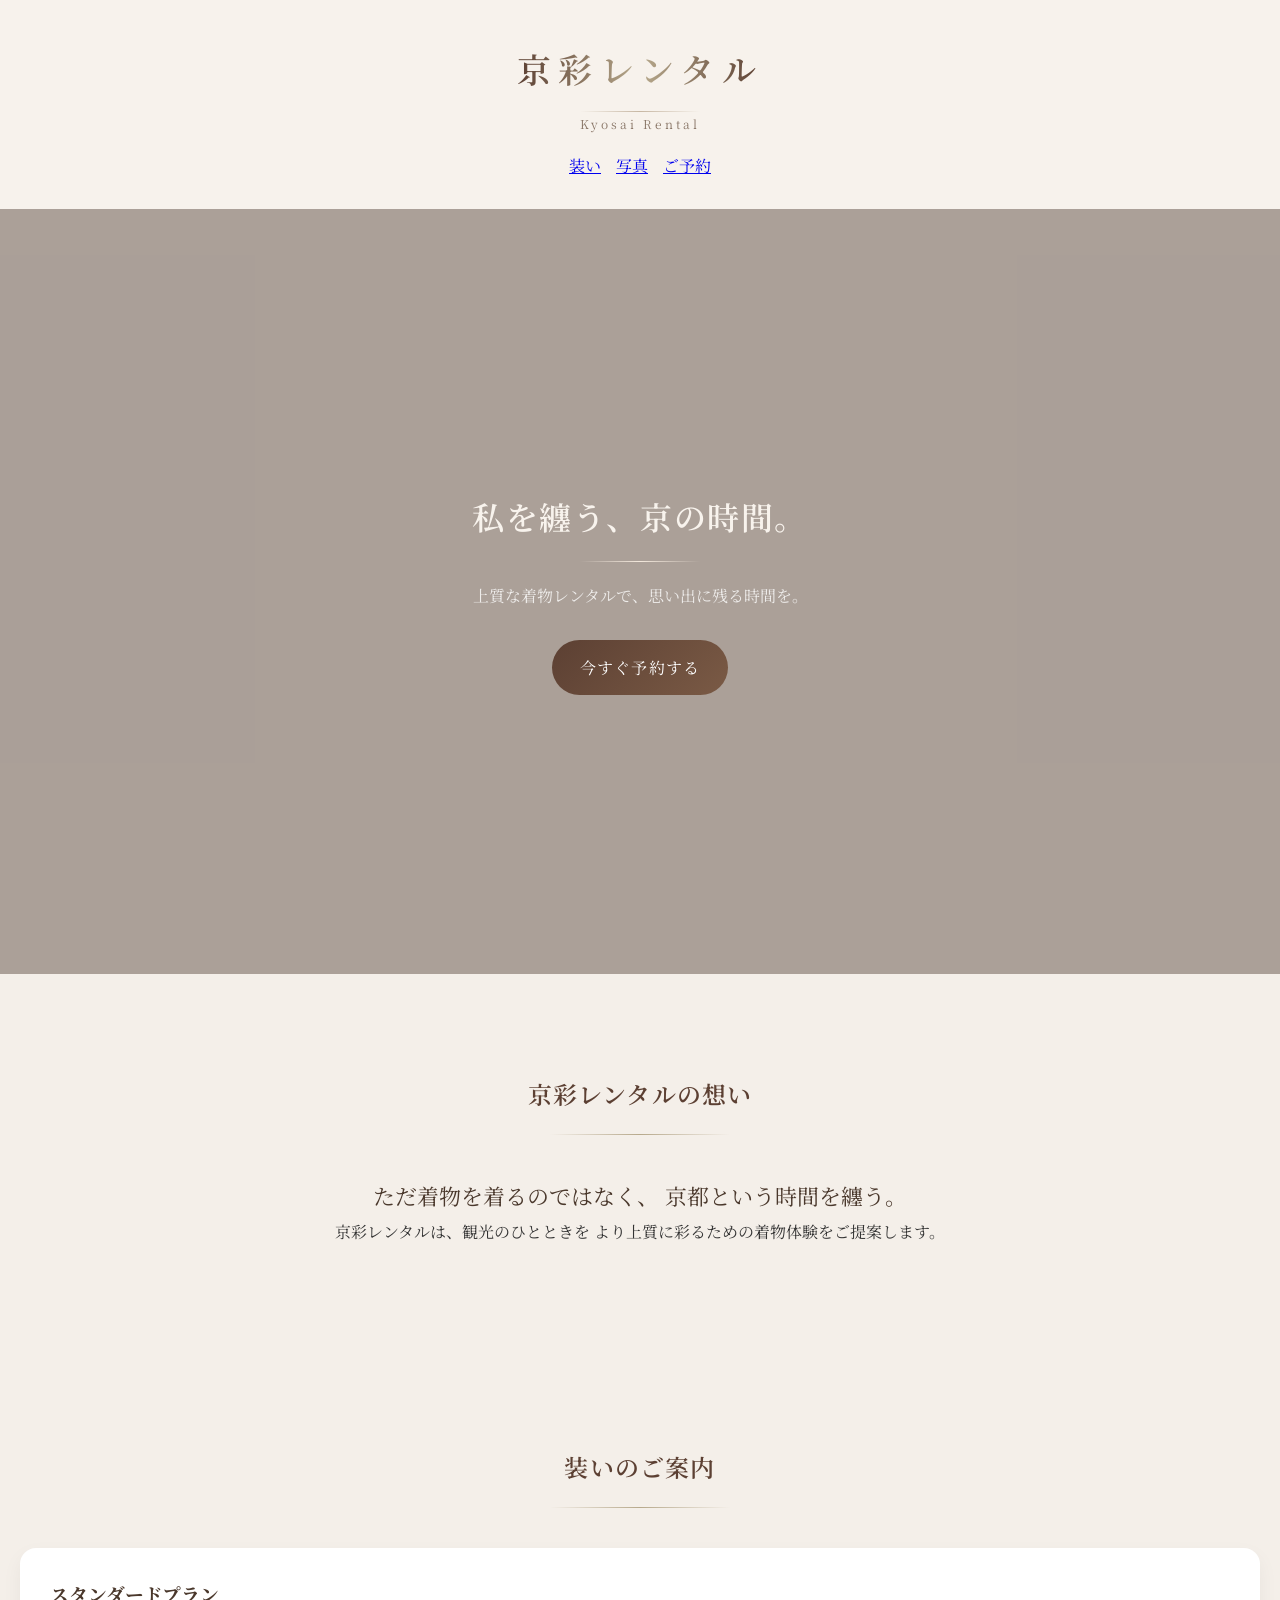
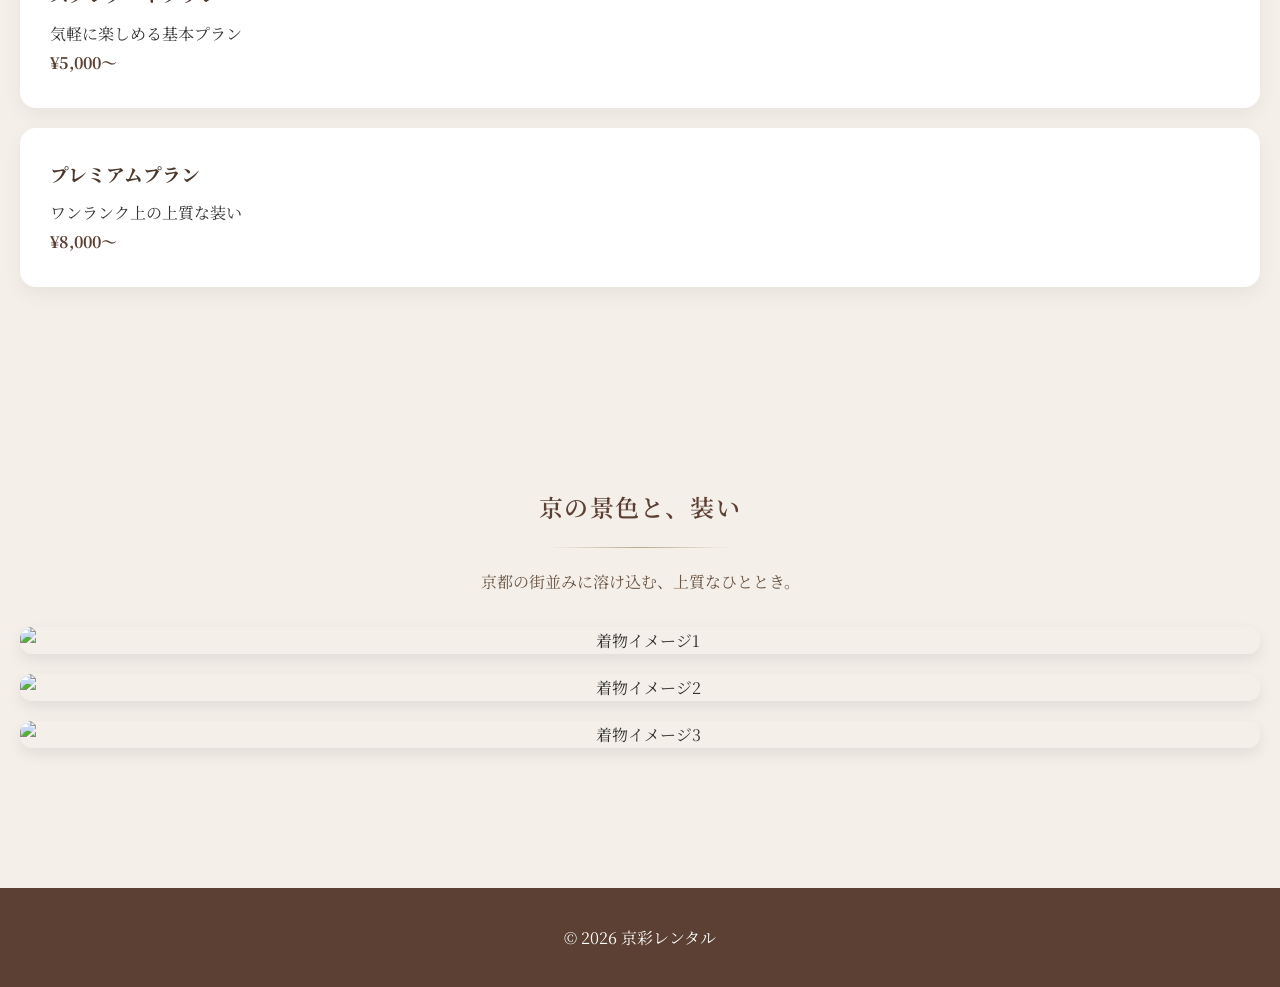
==== index.html @ f6feb31a "Add files via upload" ====
<!DOCTYPE html>
<html lang="ja">
<head>
  <meta charset="UTF-8">
  <meta name="viewport" content="width=device-width, initial-scale=1.0">
  <title>京彩レンタル｜京都で纏う、上質な一日</title>
  <link rel="stylesheet" href="style.css">
  <link href="https://fonts.googleapis.com/css2?family=Noto+Serif+JP:wght@400;600&display=swap" rel="stylesheet">
</head>

<body>

  <!-- ===== ヘッダー ===== -->
  <header>
    <h1 class="logo">京彩レンタル</h1>
    <p class="tagline">Kyosai Rental</p>
    <nav>
      <ul>
        <li><a href="#plan">装い</a></li>
        <li><a href="#gallery">写真</a></li>
        <li><a href="reserve.html">ご予約</a></li>
      </ul>
    </nav>
  </header>


  <!-- ===== ファーストビュー ===== -->
  <section class="fv">
    <div class="fv-content">
      <h2>私を纏う、京の時間。</h2>
      <p>上質な着物レンタルで、思い出に残る時間を。</p>
      <a href="reserve.html" class="btn">今すぐ予約する</a>
    </div>
  </section>

<section class="concept">
  <h2>京彩レンタルの想い</h2>

  <p class="catch">
    ただ着物を着るのではなく、
    京都という時間を纏う。
  </p>

  <p>
    京彩レンタルは、観光のひとときを
    より上質に彩るための着物体験をご提案します。
  </p>
</section>

  <!-- ===== プラン ===== -->
  <section id="plan" class="plan">
    <h2>装いのご案内</h2>

    <div class="plan-container">

      <div class="plan-card">
        <h3>スタンダードプラン</h3>
        <p>気軽に楽しめる基本プラン</p>
        <p class="price">¥5,000〜</p>
      </div>

      <div class="plan-card">
        <h3>プレミアムプラン</h3>
        <p>ワンランク上の上質な装い</p>
        <p class="price">¥8,000〜</p>
      </div>

    </div>
  </section>


  <!-- ===== ギャラリー ===== -->
  <section id="gallery" class="gallery">
    <h2>京の景色と、装い</h2>
<p class="gallery-lead">
  京都の街並みに溶け込む、上質なひととき。
</p>

    <div class="gallery-container">
      <img src="gallery1.jpg" alt="着物イメージ1">
      <img src="gallery2.jpg" alt="着物イメージ2">
      <img src="gallery3.jpg" alt="着物イメージ3">
    </div>
  </section>


  <!-- ===== フッター ===== -->
  <footer>
    <p>© 2026 京彩レンタル</p>
  </footer>

</body>
</html>
---- style.css ----
/* ===== 全体 ===== */

html {
  scroll-behavior: smooth;
}

body {
  margin: 0;
  font-family: 'Noto Serif JP', serif;
  background-color: #f4efe9;
  color: #333;
  line-height: 1.7;
}

/* 画像のはみ出し事故予防 */
img {
  max-width: 100%;
  height: auto;
  display: block;
}

/* ===== ヘッダー ===== */
header {
  display: flex;
  flex-direction: column;
  align-items: center;
  padding: 40px 20px 30px;
  background-color: #f7f2ec;
}

/* ===== ロゴ ===== */
.logo {
  position: relative;              /* ← ::after のために必須 */
  display: inline-block;           /* ← 線の幅・位置が安定 */
  padding-bottom: 14px;            /* ← ロゴ下の線との距離 */
  margin: 0;                       /* h1のデフォ余白を消す */
  font-weight: 600;
  font-size: 34px;
  letter-spacing: 0.22em;

  /* 絹っぽい艶のグラデ文字 */
  background: linear-gradient(90deg, #5c4033, #b7a98c, #5c4033);
  -webkit-background-clip: text;
  -webkit-text-fill-color: transparent;
}

.logo::after {
  content: "";
  width: 120px;
  height: 1px;
  background: linear-gradient(to right, transparent, #c7b7a3, transparent);
  position: absolute;
  left: 50%;
  bottom: 0;
  transform: translateX(-50%);
}

/* ロゴ下の英字 */
.tagline {
  margin: 2px 0 0;
  font-size: 12px;
  font-weight: 400;
  letter-spacing: 0.25em;
  color: #8a7768;
}

/* ===== ナビ ===== */
nav {
  margin-top: 18px;
}

nav ul {
  list-style: none;
  display: flex;
  gap: 15px;
  padding: 0;
  margin: 0;
  flex-wrap: wrap;
  justify-content: center;
}

nav a {
  position: relative;
}

nav a::after {
  content: "";
  position: absolute;
  left: 0;
  bottom: -4px;
  width: 0;
  height: 1px;
  background: #6b5646;
  transition: 0.3s;
}

nav a:hover::after {
  width: 100%;
}

/* ===== ファーストビュー ===== */
.fv {
  position: relative;
  height: 85vh;
  background-image: url("two-women.jpg");
  background-size: cover;
  background-position: 75% center;
  display: flex;
  align-items: center;
  justify-content: center;
}

.fv::before {
  content: "";
  position: absolute;
  inset: 0;
  background: rgba(60, 40, 30, 0.4);
}

.fv-content {
  position: relative;
  width: 100%;
  max-width: 500px;
  padding: 20px;
  margin: 0 auto;
  text-align: center;
}

.fv h2 {
  margin: 0 0 20px;
  font-size: 32px;
  font-weight: 600;
  letter-spacing: 0.05em;
  color: #f8f3ed;
}

.fv h2::after {
  content: "";
  display: block;
  width: 120px;
  height: 1px;
  margin: 18px auto 0;
  background: linear-gradient(to right, transparent, #f3e8dc, transparent);
}

.fv p {
  margin: 0 0 30px;
  color: rgba(255, 255, 255, 0.8);
}

/* ボタン（共通） */

.btn {
  display: inline-block;
  padding: 14px 28px;
  background: linear-gradient(135deg, #5c4033, #7a5a45);
  color: #fff;
  text-decoration: none;
  border-radius: 30px;
  letter-spacing: 0.08em;
  transition: 0.3s;
}

.btn:hover {
  transform: translateY(-2px);
  box-shadow: 0 10px 20px rgba(0,0,0,0.15);
}

.btn:hover {
  opacity: 0.85;
}

/* ===== コンセプト ===== */
.concept {
  padding: 120px 20px;
  text-align: center;
}

.catch {
  font-size: 22px;
  margin: 0 0 20px;
  color: #4a382c;
  line-height: 1.9;
}

.concept p {
  margin: 0;
  line-height: 1.9;
}

/* ===== セクションタイトル装飾（FVには効かせない） ===== */
.plan h2,
.gallery h2,
.reserve h2,
.concept h2 {
  font-weight: 600;
  text-align: center;
  margin: 0 0 40px;
  position: relative;
  padding-bottom: 20px;
  letter-spacing: 0.05em;
  color: #5c4033;
}

.plan h2::after,
.gallery h2::after,
.reserve h2::after,
.concept h2::after {
  content: "";
  width: 180px;
  height: 1px;
  background: linear-gradient(to right, transparent, #b7a98c, transparent);
  position: absolute;
  left: 50%;
  bottom: 0;
  transform: translateX(-50%);
}
}

.plan h2::after,
.gallery h2::after,
.reserve h2::after {
  content: "";
  width: 180px;
  height: 1px;
  background: linear-gradient(to right, transparent, #b7a98c, transparent);
  position: absolute;
  left: 50%;
  bottom: 0;
  transform: translateX(-50%);
}

/* ===== プラン ===== */
.plan {
  padding: 80px 20px;
  text-align: center;
}

.plan-container {
  display: flex;
  flex-direction: column;
  gap: 20px;
}

.plan-card {
  background: #fff;
  padding: 30px;
  border-radius: 16px;
  box-shadow: 0 8px 20px rgba(0,0,0,0.05);
  transition: 0.25s;
  text-align: left;
}

.plan-card h3 {
  margin: 0 0 10px;
  color: #4a382c;
}

.plan-card p {
  margin: 0;
  line-height: 1.8;
}

.price {
  font-weight: 700;
  margin-top: 12px;
  color: #5c4033;
}

.plan-card:hover {
  transform: translateY(-5px);
}

/* ===== ギャラリー ===== */
.gallery {
  padding: 80px 20px;
  text-align: center;
}

.gallery-lead {
  margin: -20px 0 30px; /* タイトル下の線との距離調整 */
  color: #6b5646;
  line-height: 1.8;
}

.gallery-container {
  display: flex;
  flex-direction: column;
  gap: 20px;
}

.gallery img {
  border-radius: 12px;
  box-shadow: 0 6px 15px rgba(0,0,0,0.08);
}

/* ===== セクション余白統一（仕上げ調整） ===== */
.plan,
.gallery,
.concept {
  padding: 100px 20px;
}

/* ===== 予約ページ ===== */
.reserve {
  padding: 80px 20px;
  max-width: 500px;
  margin: 0 auto;
}

form {
  display: flex;
  flex-direction: column;
  gap: 15px;
}

label {
  text-align: left;
  color: #4a382c;
  font-size: 14px;
}

input,
select {
  padding: 12px;
  border-radius: 8px;
  border: 1px solid #ddd;
  font-size: 14px;
  background: #fff;
}

button.btn {
  border: none;
  cursor: pointer;
  margin-top: 10px;
}

/* ===== フッター ===== */
footer {
  text-align: center;
  padding: 20px;
  background: #5c4033;
  color: #fff;
  margin-top: 40px;
}
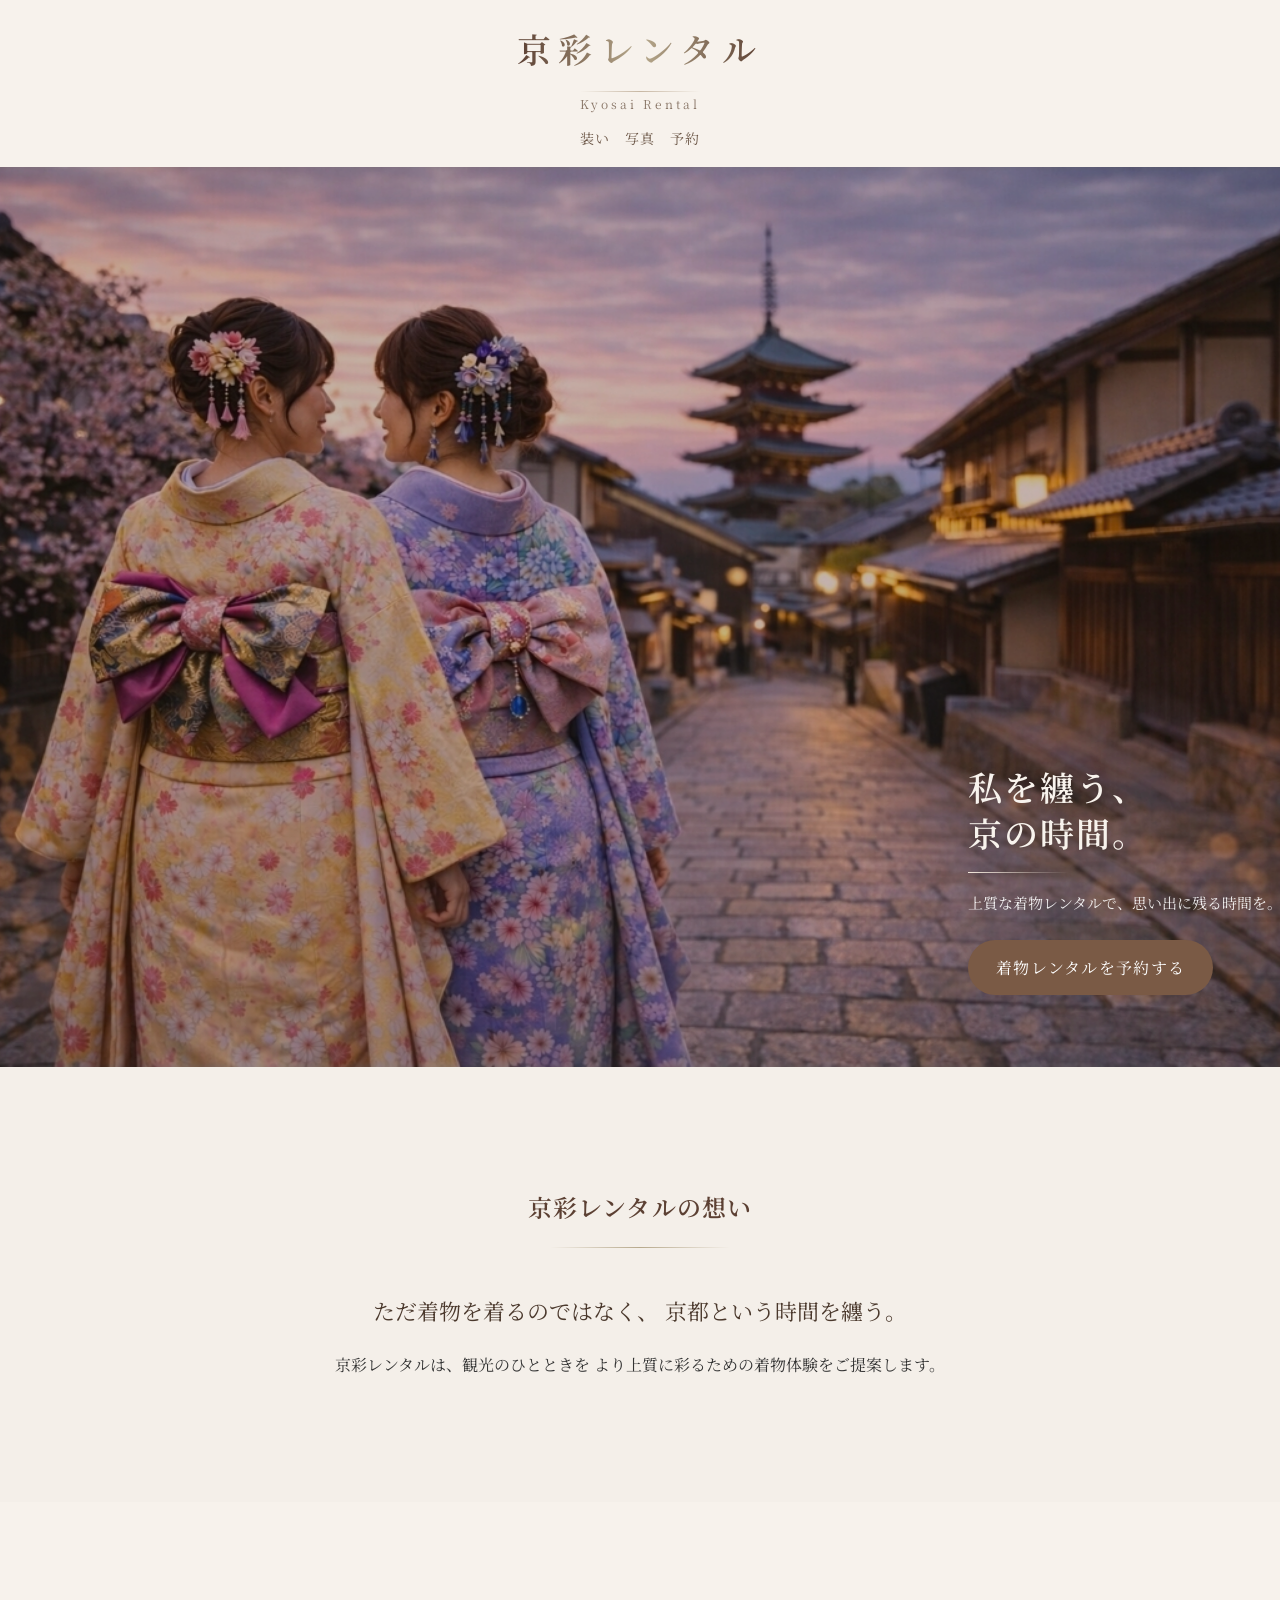
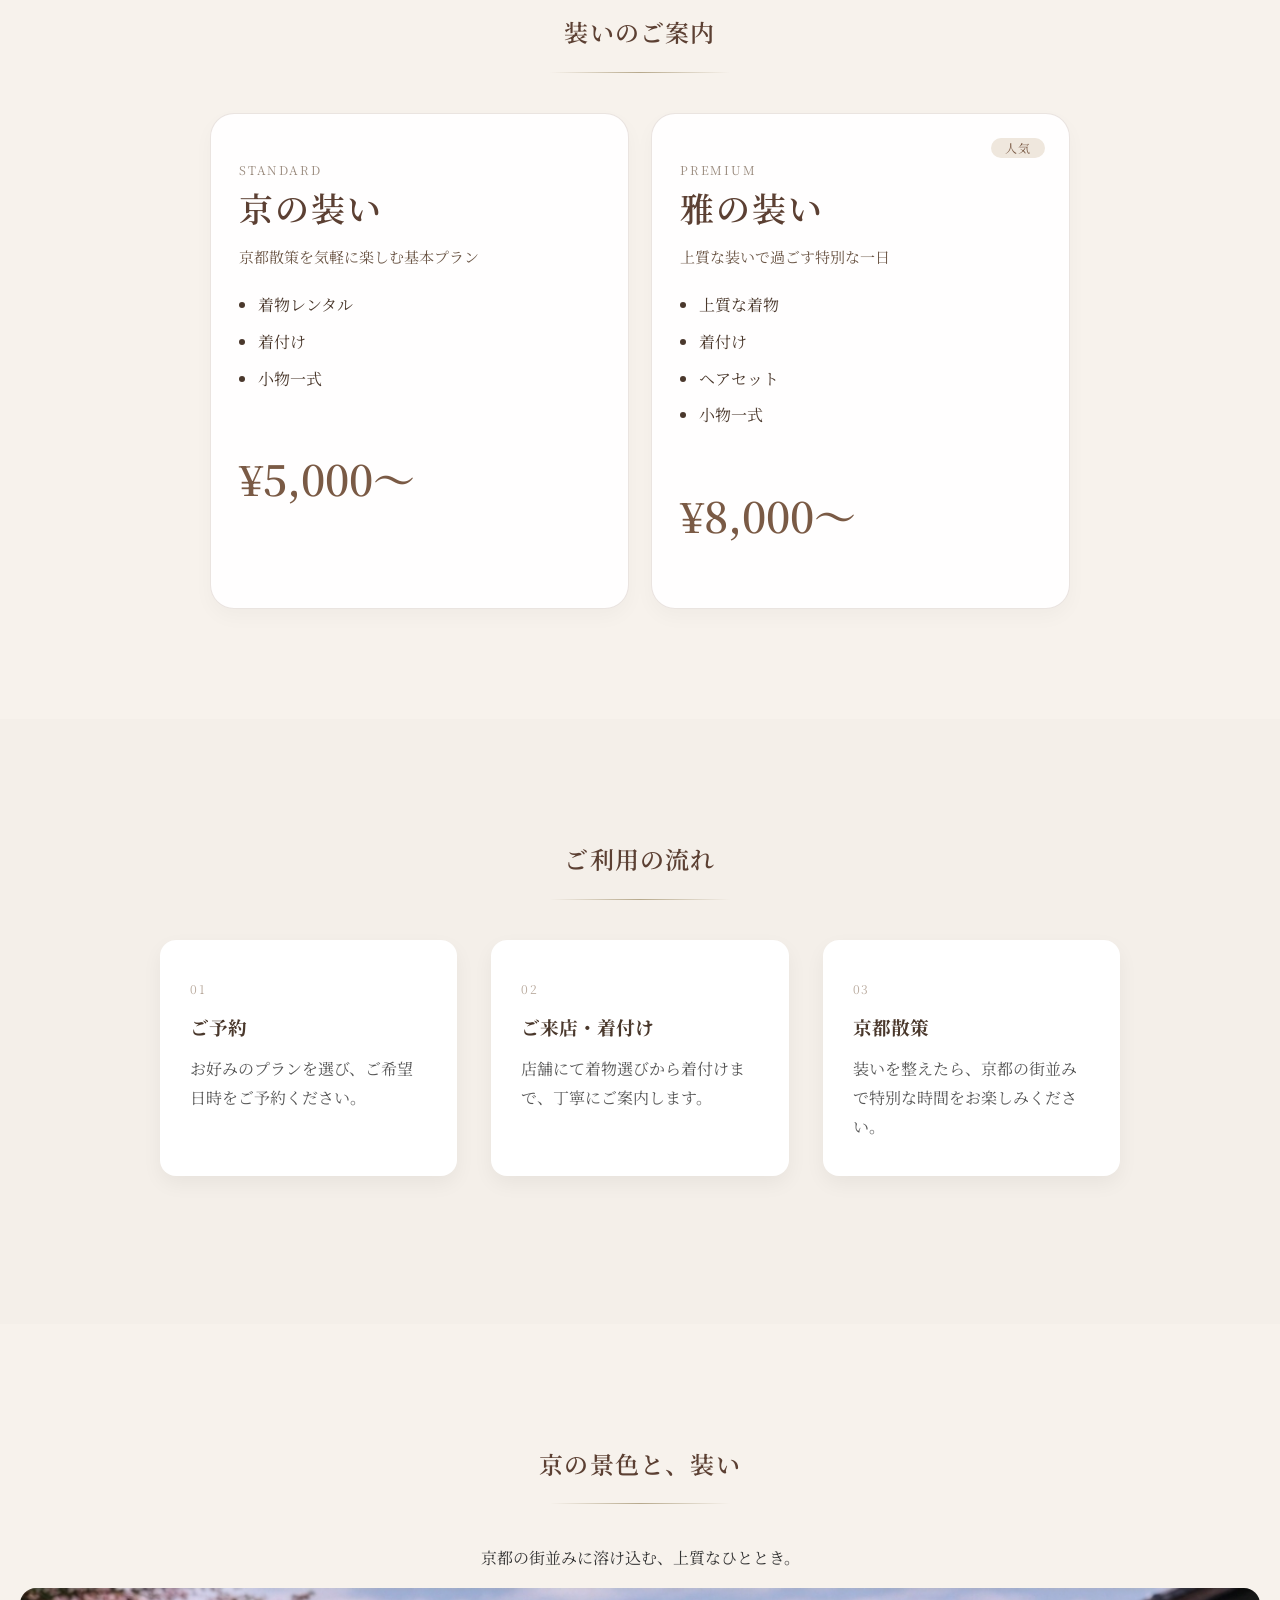
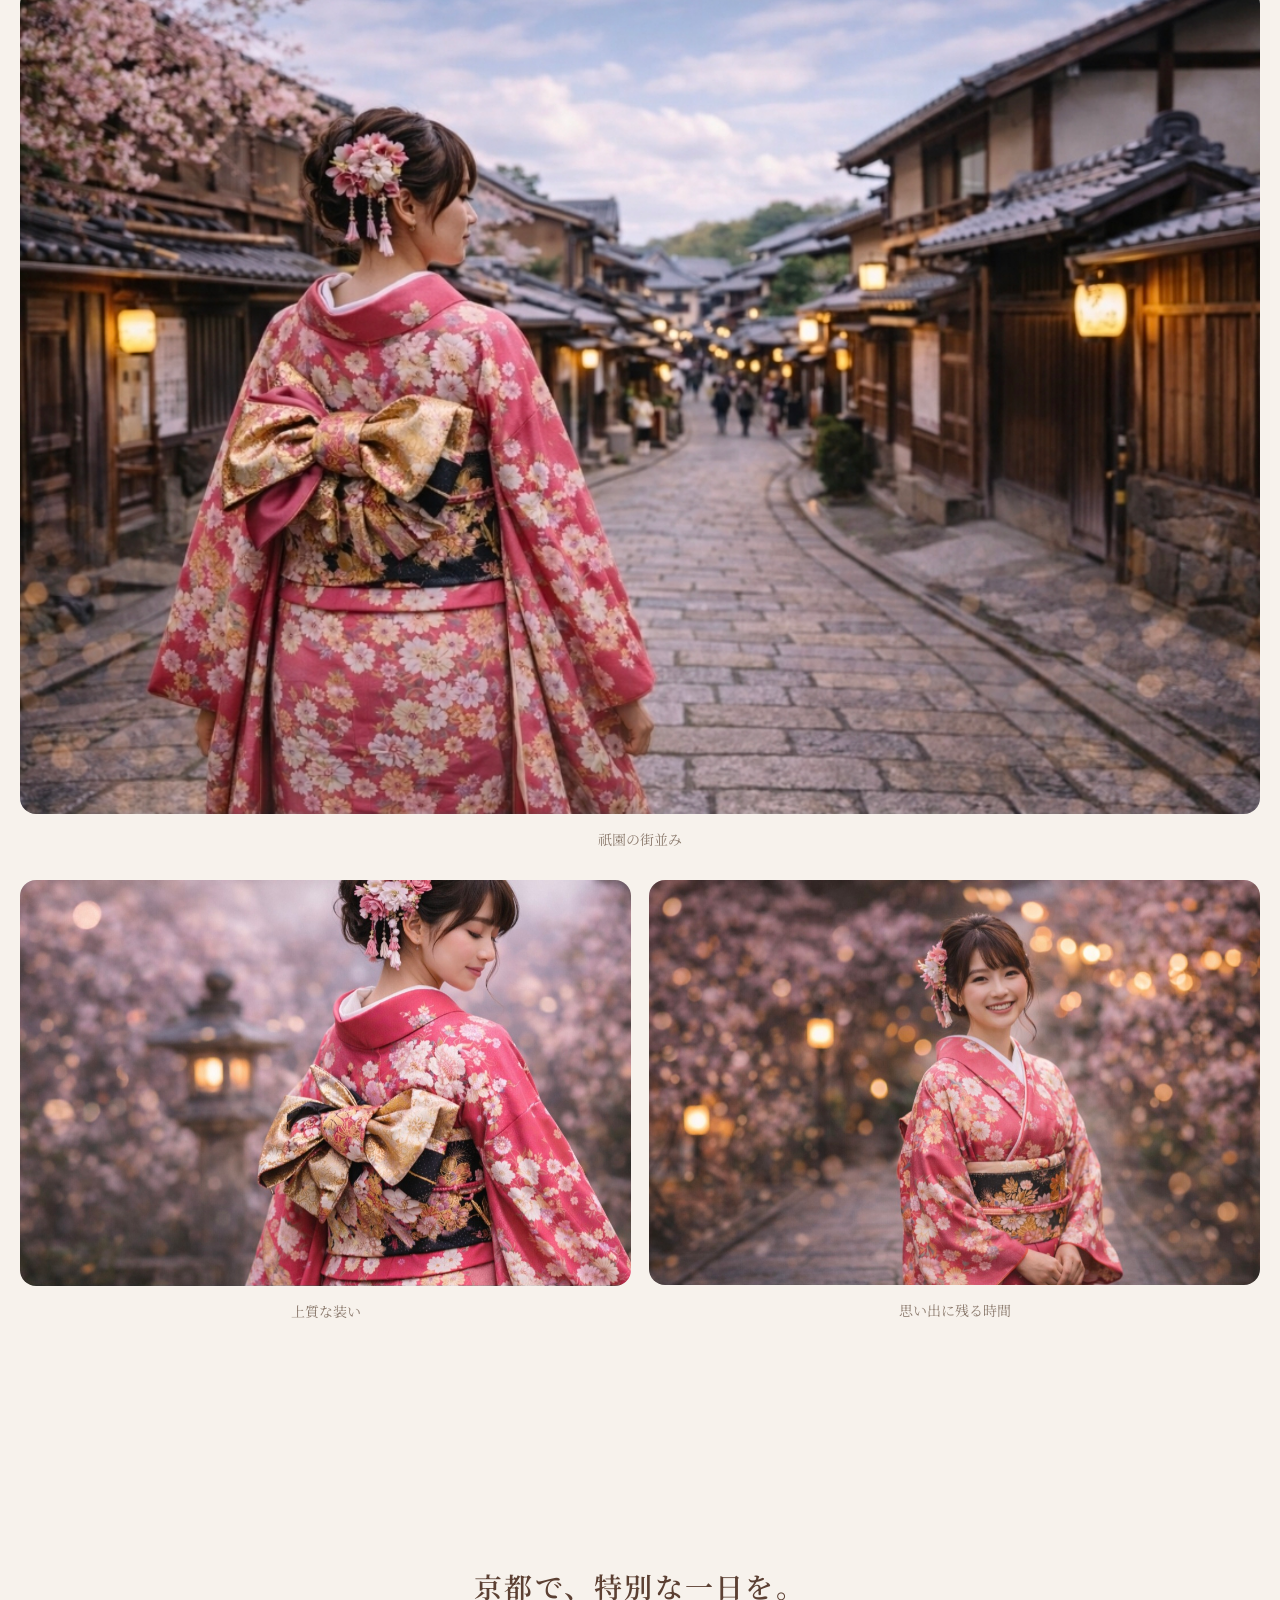
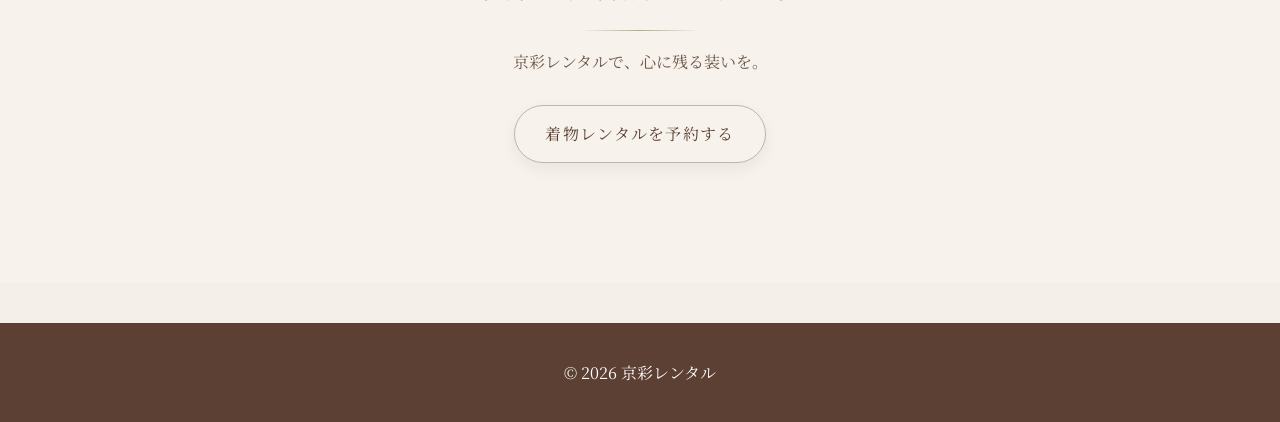
==== commit fea8a21f: "Add files via upload" ====
--- a/index.html
+++ b/index.html
@@ -18,71 +18,138 @@
       <ul>
         <li><a href="#plan">装い</a></li>
         <li><a href="#gallery">写真</a></li>
-        <li><a href="reserve.html">ご予約</a></li>
+        <li><a href="reserve.html">予約</a></li>
       </ul>
     </nav>
   </header>
 
 
   <!-- ===== ファーストビュー ===== -->
-  <section class="fv">
-    <div class="fv-content">
-      <h2>私を纏う、京の時間。</h2>
-      <p>上質な着物レンタルで、思い出に残る時間を。</p>
-      <a href="reserve.html" class="btn">今すぐ予約する</a>
-    </div>
-  </section>
+<section class="fv">
+  <img src="two-women.jpg" alt="京都の街並みで着物を楽しむ女性二人" class="fv-image">
+
+  <div class="fv-overlay"></div>
+
+  <div class="fv-content">
+    <h2>私を纏う、<br>京の時間。</h2>
+    <p>上質な着物レンタルで、思い出に残る時間を。</p>
+    <a href="reserve.html" class="btn">着物レンタルを予約する</a>
+  </div>
+</section>
 
 <section class="concept">
-  <h2>京彩レンタルの想い</h2>
+  <div class="container">
+    <h2>京彩レンタルの想い</h2>
 
-  <p class="catch">
-    ただ着物を着るのではなく、
-    京都という時間を纏う。
-  </p>
+    <p class="catch">
+      ただ着物を着るのではなく、
+      京都という時間を纏う。
+    </p>
 
-  <p>
-    京彩レンタルは、観光のひとときを
-    より上質に彩るための着物体験をご提案します。
-  </p>
+    <p>
+      京彩レンタルは、観光のひとときを
+      より上質に彩るための着物体験をご提案します。
+    </p>
+  </div>
 </section>
 
   <!-- ===== プラン ===== -->
-  <section id="plan" class="plan">
-    <h2>装いのご案内</h2>
+<section id="plan" class="plan">
+  <h2>装いのご案内</h2>
 
-    <div class="plan-container">
+  <div class="plan-wrap">
+    <article class="plan-card">
+      <p class="plan-label">Standard</p>
+      <h3>京の装い</h3>
+      <p class="plan-desc">京都散策を気軽に楽しむ基本プラン</p>
 
-      <div class="plan-card">
-        <h3>スタンダードプラン</h3>
-        <p>気軽に楽しめる基本プラン</p>
-        <p class="price">¥5,000〜</p>
+      <ul class="plan-list">
+        <li>着物レンタル</li>
+        <li>着付け</li>
+        <li>小物一式</li>
+      </ul>
+
+      <p class="plan-price">¥5,000〜</p>
+    </article>
+
+    <article class="plan-card plan-card--featured">
+      <span class="plan-badge">人気</span>
+      <p class="plan-label">Premium</p>
+      <h3>雅の装い</h3>
+      <p class="plan-desc">上質な装いで過ごす特別な一日</p>
+
+      <ul class="plan-list">
+        <li>上質な着物</li>
+        <li>着付け</li>
+        <li>ヘアセット</li>
+        <li>小物一式</li>
+      </ul>
+
+      <p class="plan-price">¥8,000〜</p>
+    </article>
+  </div>
+</section>
+
+  <!-- ===== ご利用の流れ ===== -->
+
+<section class="flow">
+  <div class="container">
+    <h2>ご利用の流れ</h2>
+
+    <div class="flow-container">
+      <div class="flow-step">
+        <span class="step-number">01</span>
+        <h3>ご予約</h3>
+        <p>お好みのプランを選び、ご希望日時をご予約ください。</p>
       </div>
 
-      <div class="plan-card">
-        <h3>プレミアムプラン</h3>
-        <p>ワンランク上の上質な装い</p>
-        <p class="price">¥8,000〜</p>
+      <div class="flow-step">
+        <span class="step-number">02</span>
+        <h3>ご来店・着付け</h3>
+        <p>店舗にて着物選びから着付けまで、丁寧にご案内します。</p>
       </div>
 
+      <div class="flow-step">
+        <span class="step-number">03</span>
+        <h3>京都散策</h3>
+        <p>装いを整えたら、京都の街並みで特別な時間をお楽しみください。</p>
+      </div>
     </div>
-  </section>
-
+  </div>
+</section>
 
   <!-- ===== ギャラリー ===== -->
-  <section id="gallery" class="gallery">
-    <h2>京の景色と、装い</h2>
-<p class="gallery-lead">
-  京都の街並みに溶け込む、上質なひととき。
-</p>
+<section id="gallery" class="gallery">
+  <h2>京の景色と、装い</h2>
+  <p class="gallery-lead">京都の街並みに溶け込む、上質なひととき。</p>
 
-    <div class="gallery-container">
-      <img src="gallery1.jpg" alt="着物イメージ1">
-      <img src="gallery2.jpg" alt="着物イメージ2">
-      <img src="gallery3.jpg" alt="着物イメージ3">
-    </div>
-  </section>
+  <div class="gallery-main">
+    <figure>
+      <img src="gallery2.jpg" alt="祇園の街並みを歩く着物姿">
+      <figcaption>祇園の街並み</figcaption>
+    </figure>
+  </div>
 
+  <div class="gallery-sub">
+    <figure>
+      <img src="gallery1.jpg" alt="上質な着物の装い">
+      <figcaption>上質な装い</figcaption>
+    </figure>
+
+    <figure>
+      <img src="gallery3.jpg" alt="笑顔で過ごす着物体験">
+      <figcaption>思い出に残る時間</figcaption>
+    </figure>
+  </div>
+</section>
+
+    <!-- ===== CTA ===== -->
+    
+  <section class="cta">
+  <h2>京都で、特別な一日を。</h2>
+  <p>京彩レンタルで、心に残る装いを。</p>
+  <a href="reserve.html" class="btn">着物レンタルを予約する</a>
+</section>
 
   <!-- ===== フッター ===== -->
   <footer>
--- a/style.css
+++ b/style.css
@@ -24,7 +24,7 @@
   display: flex;
   flex-direction: column;
   align-items: center;
-  padding: 40px 20px 30px;
+  padding: 20px 20px 16px;
   background-color: #f7f2ec;
 }
 
@@ -66,7 +66,7 @@
 
 /* ===== ナビ ===== */
 nav {
-  margin-top: 18px;
+  margin-top: 10px;
 }
 
 nav ul {
@@ -81,6 +81,10 @@
 
 nav a {
   position: relative;
+  text-decoration: none;
+  color: #6b5646;
+  font-size: 14px;
+  letter-spacing: 0.08em;
 }
 
 nav a::after {
@@ -98,82 +102,137 @@
   width: 100%;
 }
 
-/* ===== ファーストビュー ===== */
-.fv {
+/* ===== Hero ===== */
+.fv{
   position: relative;
-  height: 85vh;
-  background-image: url("two-women.jpg");
-  background-size: cover;
-  background-position: 75% center;
-  display: flex;
-  align-items: center;
-  justify-content: center;
-}
-
-.fv::before {
-  content: "";
+  min-height: 100svh;
+  overflow: hidden;
+  background: #000;
+}
+
+.fv::before{
+  background:rgba(60,40,30,0.45);
+}
+
+.fv-image{
   position: absolute;
   inset: 0;
-  background: rgba(60, 40, 30, 0.4);
-}
-
-.fv-content {
-  position: relative;
   width: 100%;
-  max-width: 500px;
-  padding: 20px;
-  margin: 0 auto;
-  text-align: center;
-}
-
-.fv h2 {
-  margin: 0 0 20px;
-  font-size: 32px;
+  height: 100%;
+  object-fit: cover;
+  object-position: 35% center;
+}
+
+.fv-overlay{
+  position: absolute;
+  inset: 0;
+  background: rgba(40, 25, 20, 0.28);
+}
+
+.fv-content{
+  position: absolute;
+  right: 24px;
+  transform: translateX(20%);
+  bottom: 72px;
+  z-index: 2;
+  width: min(360px, calc(100% - 48px));
+  text-align: left;
+  margin-top:-40px;
+}
+
+.fv h2{
+  margin: 0 0 16px;
+  font-size: 34px;
+  line-height: 1.35;
   font-weight: 600;
-  letter-spacing: 0.05em;
+  letter-spacing: 0.06em;
   color: #f8f3ed;
 }
 
-.fv h2::after {
+.fv-content h2{
+  text-shadow:0 2px 8px rgba(0,0,0,0.35);
+}
+
+.fv h2::after{
   content: "";
   display: block;
-  width: 120px;
+  width: 100px;
   height: 1px;
-  margin: 18px auto 0;
-  background: linear-gradient(to right, transparent, #f3e8dc, transparent);
-}
-
-.fv p {
-  margin: 0 0 30px;
-  color: rgba(255, 255, 255, 0.8);
-}
-
-/* ボタン（共通） */
-
-.btn {
+  margin-top: 16px;
+  background: linear-gradient(to right, #f3e8dc, transparent);
+}
+
+.fv p{
+  margin: 0 0 24px;
+  font-size: 15px;
+  line-height: 1.8;
+  color: rgba(255,255,255,0.9);
+}
+
+.fv .btn{
   display: inline-block;
   padding: 14px 28px;
-  background: linear-gradient(135deg, #5c4033, #7a5a45);
   color: #fff;
   text-decoration: none;
-  border-radius: 30px;
+  border-radius: 999px;
   letter-spacing: 0.08em;
-  transition: 0.3s;
-}
-
-.btn:hover {
+  transition: 0.3s ease;
+  background:#7a5a45;
+  border:none;
+}
+
+.fv .btn:hover{
+  background: rgba(255,255,255,0.12);
   transform: translateY(-2px);
-  box-shadow: 0 10px 20px rgba(0,0,0,0.15);
-}
-
-.btn:hover {
-  opacity: 0.85;
+}
+
+/* 少し小さいスマホ用 */
+@media (max-width: 430px){
+  .fv-content{
+    right: 20px;
+    bottom: 56px;
+    width: min(330px, calc(100% - 40px));
+  }
+
+  .fv h2{
+    font-size: 30px;
+  }
+
+  .fv p{
+    font-size: 14px;
+  }
+
+  .fv .btn{
+    padding: 13px 24px;
+  }
+}
+
+
+/* ボタン（共通） */
+.btn{
+  display:inline-block;
+  padding:14px 32px;
+
+  border:1px solid #fff;
+  background:transparent;
+
+  color:#fff;
+  text-decoration:none;
+
+  border-radius:30px;
+  letter-spacing:0.08em;
+
+  transition:.3s;
+}
+
+.btn:hover{
+  background:rgba(255,255,255,0.15);
 }
 
 /* ===== コンセプト ===== */
 .concept {
-  padding: 120px 20px;
   text-align: center;
+  padding-bottom:60px;
 }
 
 .catch {
@@ -183,15 +242,21 @@
   line-height: 1.9;
 }
 
-.concept p {
-  margin: 0;
+.concept p{
+  margin: 18px 0 0;
   line-height: 1.9;
 }
 
+.concept p + p{
+  margin-top:14px;
+}
+
 /* ===== セクションタイトル装飾（FVには効かせない） ===== */
+.flow h2,
 .plan h2,
 .gallery h2,
 .reserve h2,
+.cta h2,
 .concept h2 {
   font-weight: 600;
   text-align: center;
@@ -202,9 +267,12 @@
   color: #5c4033;
 }
 
+
+.flow h2::after,
 .plan h2::after,
 .gallery h2::after,
 .reserve h2::after,
+.cta h2::after,
 .concept h2::after {
   content: "";
   width: 180px;
@@ -215,90 +283,290 @@
   bottom: 0;
   transform: translateX(-50%);
 }
-}
-
-.plan h2::after,
-.gallery h2::after,
-.reserve h2::after {
-  content: "";
-  width: 180px;
-  height: 1px;
-  background: linear-gradient(to right, transparent, #b7a98c, transparent);
-  position: absolute;
-  left: 50%;
-  bottom: 0;
-  transform: translateX(-50%);
+
+.section{
+  padding: 110px 20px;
+}
+
+.section-title{
+  margin-bottom:40px;
+  letter-spacing:0.12em;
+}
+
+.section-title::after{
+  margin-top:16px;
+}
+
+.concept{
+  background:#f4efe9;
+}
+
+.concept p{
+  max-width:620px;
+  margin:0 auto;
+  line-height:2.1
+}
+
+.plan{
+  background:#f7f2ec;
+}
+
+.flow{
+  background:#f4efe9;
+}
+
+.gallery{
+  background:#f7f2ec;
 }
 
 /* ===== プラン ===== */
-.plan {
-  padding: 80px 20px;
+.plan{
+  padding: 110px 20px;
   text-align: center;
 }
 
-.plan-container {
+.plan-wrap{
+  max-width: 560px;
+  margin: 0 auto;
   display: flex;
   flex-direction: column;
-  gap: 20px;
-}
-
-.plan-card {
+  gap: 22px;
+}
+
+.plan-card{
+  position: relative;
+  display: flex;
+  flex-direction: column;
+  padding: 34px 28px 30px;
+  border-radius: 24px;
+  background: rgba(255,255,255,0.92);
+  border: 1px solid rgba(122,90,69,0.16);
+  box-shadow: 0 8px 20px rgba(0,0,0,0.03);
+  text-align: left;
+}
+
+.plan-card--featured{
+  padding-top: 34px;
+}
+
+.plan-badge{
+  position: absolute;
+  top: 24px;
+  right: 24px;
+  display: inline-block;
+  padding: 4px 14px;
+  border-radius: 20px;
+  background: #efe7dd;
+  color: #7a5a45;
+  font-size: 12px;
+  letter-spacing: 0.08em;
+  line-height: 1;
+}
+
+.plan-label{
+  display:block;
+  font-size:12px;
+  letter-spacing:0.15em;
+  text-transform:uppercase;
+  color:#9b8c7f;
+  margin-bottom:8px;
+  height:20px;
+}
+
+.plan-card h3{
+  margin: 0 0 14px;
+  font-size: 34px;
+  line-height: 1.2;
+  font-weight: 600;
+  letter-spacing: 0.06em;
+  color: #5c4033;
+}
+
+.plan-desc{
+  margin: 0 0 20px;
+  font-size: 15px;
+  line-height: 1.9;
+  color: #6b5646;
+}
+
+.plan-list{
+  margin: 0 0 24px;
+  padding-left: 1.2em;
+  color: #4a382c;
+}
+
+.plan-list li{
+  margin-bottom: 8px;
+  line-height: 1.8;
+}
+
+.plan-price{
+  margin-top:32px;
+  font-size:42px;
+  line-height:1;
+  font-weight:600;
+  color:#7a5a45;
+}
+
+@media (min-width: 900px){
+  .plan-wrap{
+    max-width: 860px;
+    flex-direction: row;
+  }
+
+  .plan-card{
+    width: 50%;
+  }
+}
+
+/* ===== ご利用の流れ ===== */
+
+.flow {
+  padding: 120px 20px;
+  text-align: center;
+}
+
+.flow-container {
+  display: flex;
+  flex-direction: column;
+  gap: 34px;
+}
+
+.flow-step {
   background: #fff;
-  padding: 30px;
+  padding: 34px 30px;
   border-radius: 16px;
   box-shadow: 0 8px 20px rgba(0,0,0,0.05);
-  transition: 0.25s;
   text-align: left;
-}
-
-.plan-card h3 {
+  margin-bottom:28px;
+}
+
+.step-number {
+  display: inline-block;
+  margin-bottom: 12px;
+  font-size:12px;
+  letter-spacing:0.15em;
+  color:#b8a99c;
+}
+
+.flow-step h3 {
   margin: 0 0 10px;
   color: #4a382c;
-}
-
-.plan-card p {
+  margin-bottom:12px;
+}
+
+
+.flow-step p {
   margin: 0;
   line-height: 1.8;
-}
-
-.price {
-  font-weight: 700;
-  margin-top: 12px;
+  color: #555;
+}
+
+@media (min-width: 768px){
+  .flow-container {
+    flex-direction: row;
+  }
+
+  .flow-step {
+    width: 33.33%;
+  }
+}
+
+/* ===== ギャラリー ===== */
+.gallery{
+  padding: 100px 20px;
+  text-align: center;
+}
+
+.gallery-main{
+  margin-bottom: 28px;
+}
+
+.gallery-main img{
+  width: 100%;
+  border-radius: 16px;
+  display: block;
+}
+
+.gallery-main figcaption{
+  margin-top: 16px;
+  font-size: 15px;
+}
+
+.gallery-sub{
+  display: grid;
+  grid-template-columns: 1fr 1fr;
+  gap: 18px;
+}
+
+.gallery-sub img{
+  width: 100%;
+  border-radius: 16px;
+  display: block;
+}
+
+.gallery figure{
+  margin: 0;
+}
+
+.gallery figcaption{
+  margin-top: 14px;
+  font-size: 14px;
+  color: #8c7b6e;
+}
+
+/* ===== CTA ===== */
+.cta{
+  padding: 120px 20px;
+  text-align: center;
+  background: #f7f2ec;
+}
+
+.cta h2{
+  margin: 0 0 16px;
+  font-size: 28px;
+  font-weight: 600;
+  letter-spacing: 0.08em;
   color: #5c4033;
 }
 
-.plan-card:hover {
-  transform: translateY(-5px);
-}
-
-/* ===== ギャラリー ===== */
-.gallery {
-  padding: 80px 20px;
-  text-align: center;
-}
-
-.gallery-lead {
-  margin: -20px 0 30px; /* タイトル下の線との距離調整 */
+.cta h2::after{
+  content: "";
+  display: block;
+  width: 120px;
+  height: 1px;
+  margin: 16px auto 0;
+  background: linear-gradient(to right, transparent, #b7a98c, transparent);
+}
+
+.cta p{
+  margin: 0 0 28px;
   color: #6b5646;
-  line-height: 1.8;
-}
-
-.gallery-container {
-  display: flex;
-  flex-direction: column;
-  gap: 20px;
-}
-
-.gallery img {
-  border-radius: 12px;
-  box-shadow: 0 6px 15px rgba(0,0,0,0.08);
+  line-height: 1.9;
+}
+
+.cta .btn{
+  display: inline-block;
+  padding: 14px 30px;
+  border-radius: 999px;
+  background: transparent;
+  color: #5c4033;
+  border: 1px solid rgba(92,64,51,0.35);
+  text-decoration: none;
+  letter-spacing: 0.08em;
+  transition: 0.3s ease;
+  box-shadow: 0 6px 16px rgba(0,0,0,0.06);
+}
+
+.cta .btn:hover{
+  background: rgba(92,64,51,0.08);
+  transform: translateY(-2px);
 }
 
 /* ===== セクション余白統一（仕上げ調整） ===== */
-.plan,
 .gallery,
 .concept {
-  padding: 100px 20px;
+  padding: 120px 20px;
 }
 
 /* ===== 予約ページ ===== */
@@ -333,6 +601,13 @@
   border: none;
   cursor: pointer;
   margin-top: 10px;
+}
+
+.container{
+  width: min(1000px, 100%);
+  margin: 0 auto;
+  padding: 0 20px;
+  box-sizing: border-box;
 }
 
 /* ===== フッター ===== */
